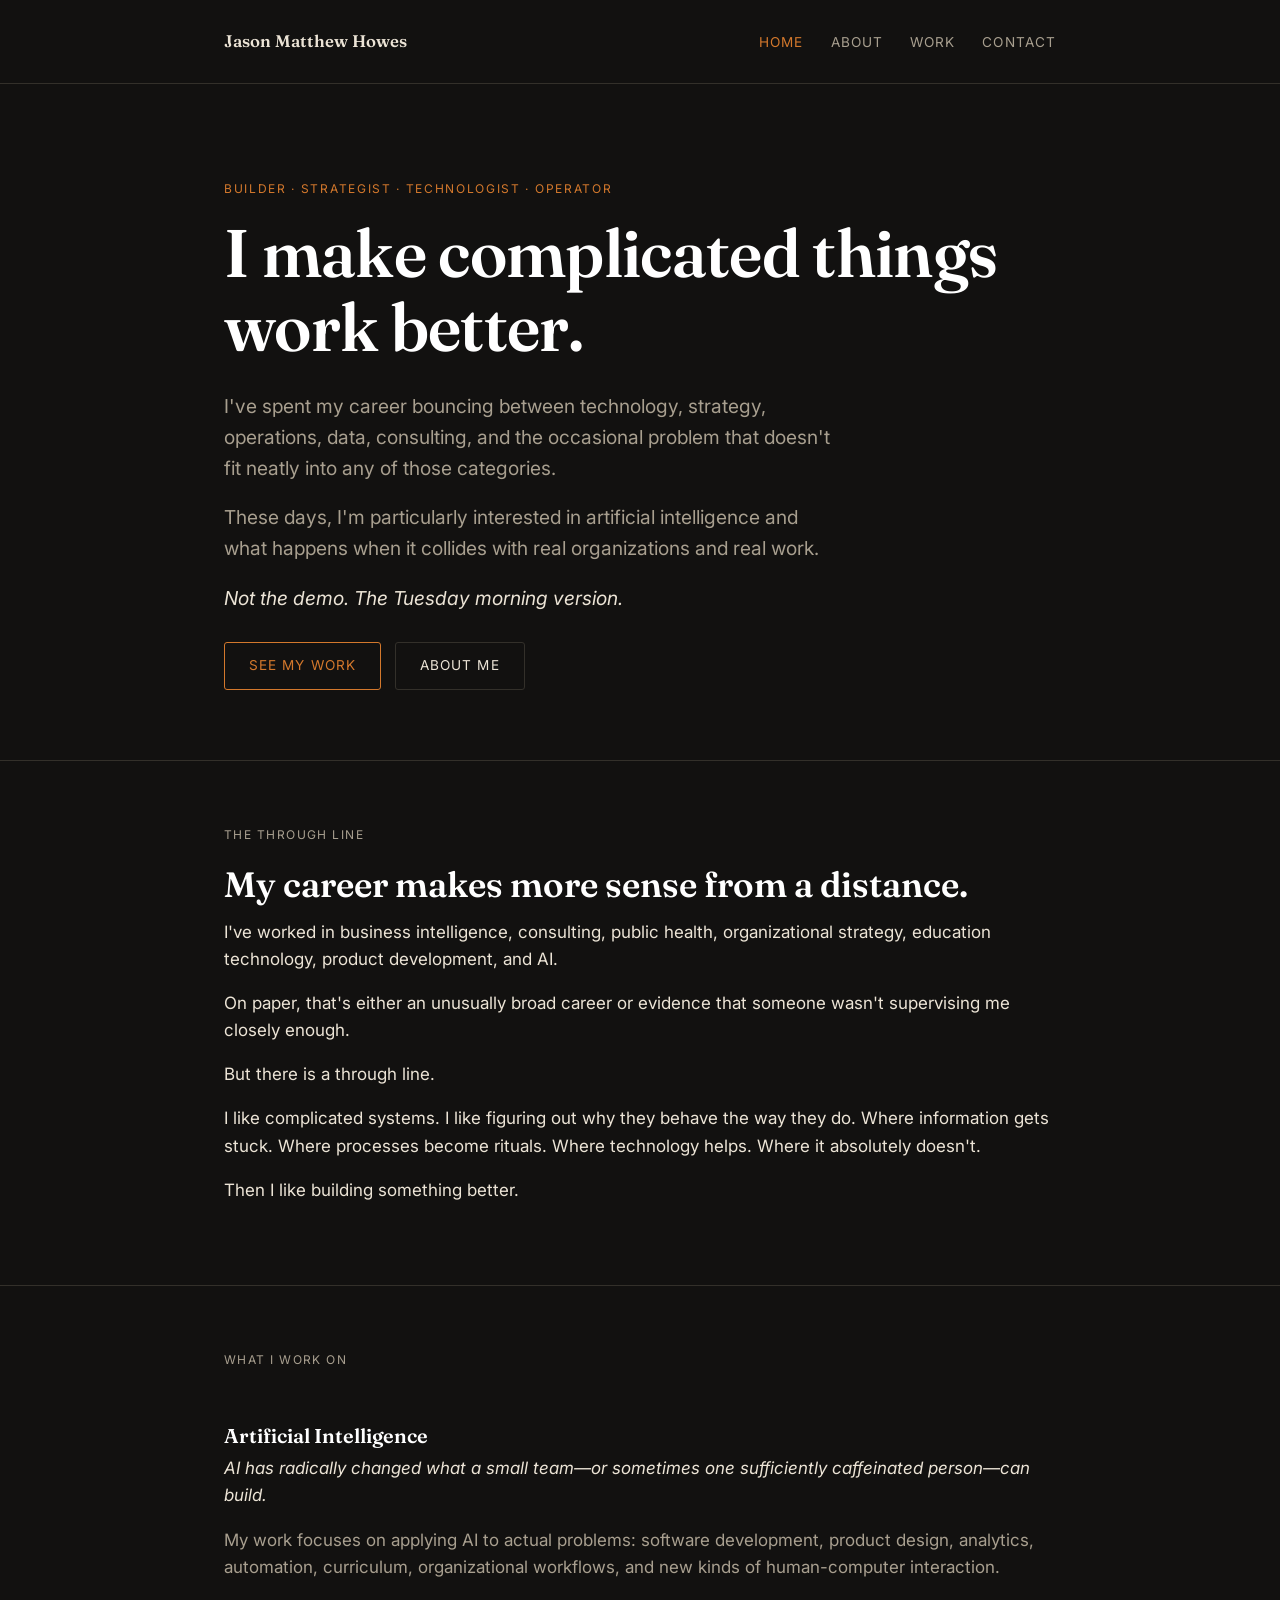
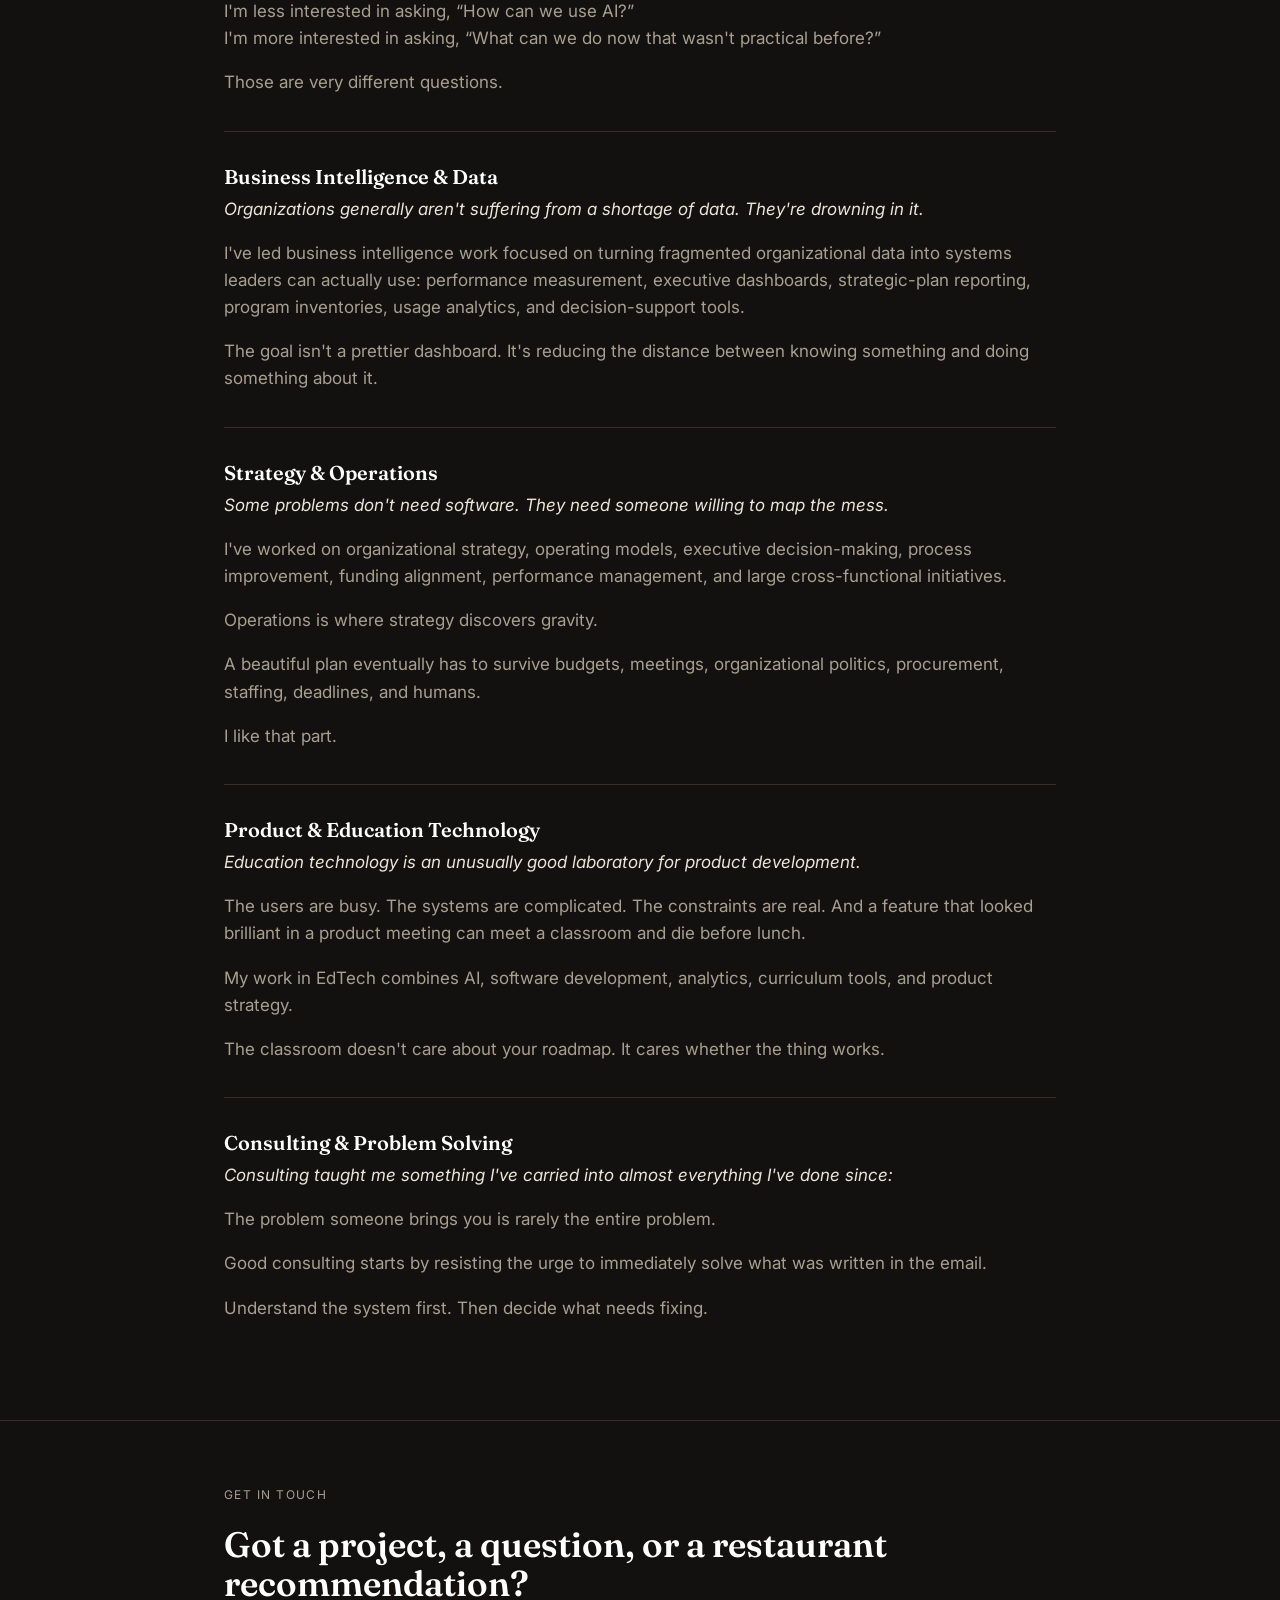
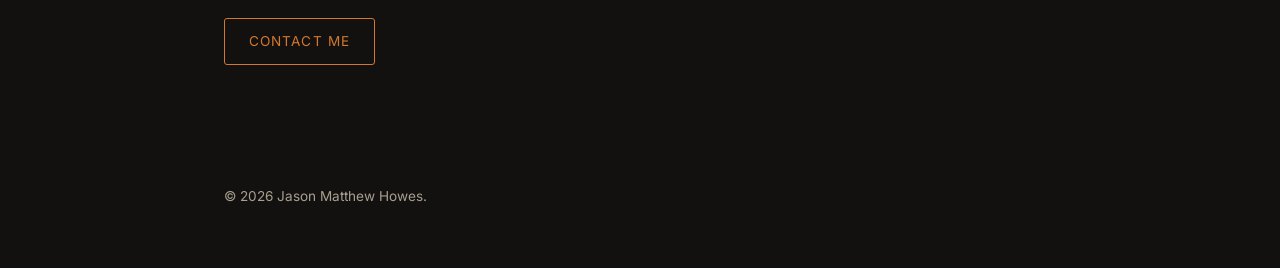
==== index.html @ f007c758 "Rewrite site copy: broader builder/strategist/technologist/operator positioning" ====
<!DOCTYPE html>
<html lang="en">
<head>
<meta charset="UTF-8">
<meta name="viewport" content="width=device-width, initial-scale=1.0">
<title>Jason Matthew Howes</title>
<meta name="description" content="Jason Matthew Howes — builder, strategist, technologist, and operator. I make complicated things work better.">
<link rel="preconnect" href="https://fonts.googleapis.com">
<link rel="preconnect" href="https://fonts.gstatic.com" crossorigin>
<link href="https://fonts.googleapis.com/css2?family=Fraunces:wght@500;600;700&family=Inter:wght@400;500;600&display=swap" rel="stylesheet">
<link rel="stylesheet" href="css/style.css">
</head>
<body>

<header class="site-header">
  <div class="nav-row">
    <a class="brand" href="index.html">Jason Matthew Howes</a>
    <nav class="site-nav">
      <a href="index.html" class="active">Home</a>
      <a href="about.html">About</a>
      <a href="work.html">Work</a>
      <a href="contact.html">Contact</a>
    </nav>
  </div>
</header>

<section class="hero">
  <div class="wrap">
    <span class="kicker">Builder &middot; Strategist &middot; Technologist &middot; Operator</span>
    <h1>I make complicated things work better.</h1>
    <p class="lede">
      I've spent my career bouncing between technology, strategy, operations, data,
      consulting, and the occasional problem that doesn't fit neatly into any of those
      categories.
    </p>
    <p class="lede">
      These days, I'm particularly interested in artificial intelligence and what happens
      when it collides with real organizations and real work.
    </p>
    <p class="lede" style="font-style: italic; color: var(--ink);">
      Not the demo. The Tuesday morning version.
    </p>
    <div class="btn-row">
      <a class="btn" href="work.html">See My Work</a>
      <a class="btn ghost" href="about.html">About Me</a>
    </div>
  </div>
</section>

<section class="block">
  <div class="wrap">
    <div class="section-label">The Through Line</div>
    <h2>My career makes more sense from a distance.</h2>
    <p>
      I've worked in business intelligence, consulting, public health, organizational
      strategy, education technology, product development, and AI.
    </p>
    <p>
      On paper, that's either an unusually broad career or evidence that someone wasn't
      supervising me closely enough.
    </p>
    <p>But there is a through line.</p>
    <p>
      I like complicated systems. I like figuring out why they behave the way they do.
      Where information gets stuck. Where processes become rituals. Where technology
      helps. Where it absolutely doesn't.
    </p>
    <p>Then I like building something better.</p>
  </div>
</section>

<section class="block">
  <div class="wrap">
    <div class="section-label">What I Work On</div>

    <div class="topic-block">
      <h3>Artificial Intelligence</h3>
      <p class="lead-line">AI has radically changed what a small team&mdash;or sometimes one sufficiently caffeinated person&mdash;can build.</p>
      <p>
        My work focuses on applying AI to actual problems: software development, product
        design, analytics, automation, curriculum, organizational workflows, and new kinds
        of human-computer interaction.
      </p>
      <p>
        I'm less interested in asking, &ldquo;How can we use AI?&rdquo;<br>
        I'm more interested in asking, &ldquo;What can we do now that wasn't practical before?&rdquo;
      </p>
      <p>Those are very different questions.</p>
    </div>

    <div class="topic-block">
      <h3>Business Intelligence &amp; Data</h3>
      <p class="lead-line">Organizations generally aren't suffering from a shortage of data. They're drowning in it.</p>
      <p>
        I've led business intelligence work focused on turning fragmented organizational
        data into systems leaders can actually use: performance measurement, executive
        dashboards, strategic-plan reporting, program inventories, usage analytics, and
        decision-support tools.
      </p>
      <p>
        The goal isn't a prettier dashboard. It's reducing the distance between knowing
        something and doing something about it.
      </p>
    </div>

    <div class="topic-block">
      <h3>Strategy &amp; Operations</h3>
      <p class="lead-line">Some problems don't need software. They need someone willing to map the mess.</p>
      <p>
        I've worked on organizational strategy, operating models, executive decision-making,
        process improvement, funding alignment, performance management, and large
        cross-functional initiatives.
      </p>
      <p>Operations is where strategy discovers gravity.</p>
      <p>
        A beautiful plan eventually has to survive budgets, meetings, organizational
        politics, procurement, staffing, deadlines, and humans.
      </p>
      <p>I like that part.</p>
    </div>

    <div class="topic-block">
      <h3>Product &amp; Education Technology</h3>
      <p class="lead-line">Education technology is an unusually good laboratory for product development.</p>
      <p>
        The users are busy. The systems are complicated. The constraints are real. And a
        feature that looked brilliant in a product meeting can meet a classroom and die
        before lunch.
      </p>
      <p>
        My work in EdTech combines AI, software development, analytics, curriculum tools,
        and product strategy.
      </p>
      <p>The classroom doesn't care about your roadmap. It cares whether the thing works.</p>
    </div>

    <div class="topic-block">
      <h3>Consulting &amp; Problem Solving</h3>
      <p class="lead-line">Consulting taught me something I've carried into almost everything I've done since:</p>
      <p>The problem someone brings you is rarely the entire problem.</p>
      <p>Good consulting starts by resisting the urge to immediately solve what was written in the email.</p>
      <p>Understand the system first. Then decide what needs fixing.</p>
    </div>
  </div>
</section>

<section class="block">
  <div class="wrap">
    <div class="section-label">Get in touch</div>
    <h2>Got a project, a question, or a restaurant recommendation?</h2>
    <p><a class="btn" href="contact.html">Contact me</a></p>
  </div>
</section>

<footer>
  <div class="wrap">
    &copy; <span id="year"></span> Jason Matthew Howes.
  </div>
</footer>

<script>document.getElementById('year').textContent = new Date().getFullYear();</script>
</body>
</html>
---- css/style.css ----
/* ---------------------------------------------
   jasonmatthewhowes.com — base styles
   Dark, moody, editorial. EdTech x travel-doc.
--------------------------------------------- */

:root {
  --bg: #121110;
  --bg-alt: #1a1815;
  --ink: #ece4d6;
  --ink-dim: #a89f8f;
  --line: #33302a;
  --accent: #d3782c;
  --accent-dim: #8a5322;
  --max-w: 880px;
}

* { box-sizing: border-box; }

html { scroll-behavior: smooth; }

body {
  margin: 0;
  background: var(--bg);
  color: var(--ink);
  font-family: "Inter", -apple-system, BlinkMacSystemFont, "Segoe UI", sans-serif;
  font-size: 17px;
  line-height: 1.6;
  -webkit-font-smoothing: antialiased;
}

h1, h2, h3 {
  font-family: "Fraunces", Georgia, serif;
  font-weight: 600;
  line-height: 1.1;
  margin: 0 0 0.4em;
  color: #fff;
}

h1 { font-size: clamp(2.4rem, 6vw, 4.2rem); letter-spacing: -0.01em; }
h2 { font-size: clamp(1.6rem, 3.5vw, 2.2rem); }
h3 { font-size: 1.25rem; }

p { margin: 0 0 1em; }

a {
  color: var(--accent);
  text-decoration: none;
  border-bottom: 1px solid transparent;
  transition: border-color 0.15s ease, color 0.15s ease;
}
a:hover { border-color: var(--accent); }

.wrap {
  max-width: var(--max-w);
  margin: 0 auto;
  padding: 0 24px;
}

/* ---- header / nav ---- */

header.site-header {
  padding: 28px 0;
  border-bottom: 1px solid var(--line);
}

.nav-row {
  max-width: var(--max-w);
  margin: 0 auto;
  padding: 0 24px;
  display: flex;
  justify-content: space-between;
  align-items: center;
  flex-wrap: wrap;
  gap: 12px;
}

.brand {
  font-family: "Fraunces", Georgia, serif;
  font-weight: 600;
  font-size: 1.05rem;
  color: var(--ink);
  border: none;
}
.brand:hover { color: var(--accent); border: none; }

nav.site-nav a {
  color: var(--ink-dim);
  margin-left: 22px;
  font-size: 0.85rem;
  text-transform: uppercase;
  letter-spacing: 0.08em;
  border: none;
}
nav.site-nav a:hover,
nav.site-nav a.active { color: var(--accent); }

/* ---- hero ---- */

.hero {
  padding: 90px 0 70px;
  border-bottom: 1px solid var(--line);
}

.hero .kicker {
  display: inline-block;
  text-transform: uppercase;
  letter-spacing: 0.14em;
  font-size: 0.75rem;
  color: var(--accent);
  margin-bottom: 18px;
}

.hero p.lede {
  font-size: 1.2rem;
  color: var(--ink-dim);
  max-width: 620px;
}

/* ---- sections ---- */

section.block {
  padding: 64px 0;
  border-bottom: 1px solid var(--line);
}
section.block:last-of-type { border-bottom: none; }

.section-label {
  text-transform: uppercase;
  letter-spacing: 0.12em;
  font-size: 0.75rem;
  color: var(--ink-dim);
  margin-bottom: 22px;
}

/* ---- link-out cards ---- */

.card-grid {
  display: grid;
  grid-template-columns: repeat(auto-fill, minmax(240px, 1fr));
  gap: 16px;
}

.card {
  display: block;
  border: 1px solid var(--line);
  background: var(--bg-alt);
  padding: 22px;
  border-radius: 4px;
  border-bottom: 1px solid var(--line);
}

.card:hover {
  border-color: var(--accent-dim);
}

.card h3 {
  margin-bottom: 6px;
  color: var(--ink);
}

.card p {
  color: var(--ink-dim);
  font-size: 0.92rem;
  margin-bottom: 0;
}

.card .go {
  display: inline-block;
  margin-top: 12px;
  font-size: 0.78rem;
  text-transform: uppercase;
  letter-spacing: 0.08em;
  color: var(--accent);
}

/* ---- buttons ---- */

.btn {
  display: inline-block;
  border: 1px solid var(--accent);
  color: var(--accent) !important;
  padding: 12px 24px;
  border-radius: 3px;
  font-size: 0.85rem;
  text-transform: uppercase;
  letter-spacing: 0.08em;
  border-bottom-width: 1px;
}
.btn:hover {
  background: var(--accent);
  color: #121110 !important;
}

/* ---- placeholder notice ---- */

.placeholder {
  border-left: 3px solid var(--accent-dim);
  background: var(--bg-alt);
  padding: 14px 18px;
  font-size: 0.85rem;
  color: var(--ink-dim);
  margin-bottom: 28px;
}
.placeholder strong { color: var(--ink); }

/* ---- footer ---- */

footer {
  padding: 40px 0 60px;
  color: var(--ink-dim);
  font-size: 0.85rem;
}

footer a { color: var(--ink-dim); }
footer a:hover { color: var(--accent); }

/* ---- misc ---- */

.quick-facts {
  list-style: none;
  padding: 0;
  margin: 0;
}
.quick-facts li {
  padding: 10px 0;
  border-bottom: 1px solid var(--line);
  display: flex;
  gap: 18px;
}
.quick-facts li:last-child { border-bottom: none; }
.quick-facts .k {
  color: var(--ink-dim);
  min-width: 120px;
  text-transform: uppercase;
  font-size: 0.72rem;
  letter-spacing: 0.08em;
  padding-top: 3px;
}

.avatar-slot {
  width: 100%;
  max-width: 220px;
  aspect-ratio: 1 / 1;
  border: 1px dashed var(--line);
  border-radius: 4px;
  display: flex;
  align-items: center;
  justify-content: center;
  color: var(--ink-dim);
  font-size: 0.8rem;
  text-align: center;
  margin-bottom: 30px;
}

/* ---- button rows ---- */

.btn-row {
  display: flex;
  gap: 14px;
  flex-wrap: wrap;
  margin-top: 28px;
}

.btn.ghost {
  border-color: var(--line);
  color: var(--ink) !important;
}
.btn.ghost:hover {
  background: var(--ink);
  border-color: var(--ink);
  color: var(--bg) !important;
}

/* ---- topic / content blocks (no link, just prose) ---- */

.topic-block {
  padding: 34px 0;
  border-bottom: 1px solid var(--line);
}
.topic-block:last-child { border-bottom: none; }

.topic-block h3 {
  color: #fff;
}

.topic-block p {
  color: var(--ink-dim);
}
.topic-block p:last-child { margin-bottom: 0; }

.topic-block .lead-line {
  color: var(--ink);
  font-style: italic;
}

/* ---- takeaway callout ---- */

.takeaway {
  border-left: 3px solid var(--accent);
  padding: 4px 0 4px 18px;
  margin: 20px 0 0;
  font-style: italic;
  color: var(--ink);
}
.takeaway .label {
  display: block;
  font-style: normal;
  text-transform: uppercase;
  letter-spacing: 0.1em;
  font-size: 0.7rem;
  color: var(--accent);
  margin-bottom: 6px;
}

/* ---- work / project entries ---- */

.category-heading {
  margin-top: 10px;
}

.project {
  padding: 40px 0;
  border-bottom: 1px solid var(--line);
}
.project:last-child { border-bottom: none; }

.project .lead-line {
  color: var(--ink);
  font-style: italic;
  margin-bottom: 14px;
}

.project p { color: var(--ink-dim); }

/* ---- contact form ---- */

.form-field {
  margin-bottom: 20px;
}

.form-field label {
  display: block;
  text-transform: uppercase;
  letter-spacing: 0.08em;
  font-size: 0.72rem;
  color: var(--ink-dim);
  margin-bottom: 8px;
}

.form-field input,
.form-field textarea {
  width: 100%;
  background: var(--bg-alt);
  border: 1px solid var(--line);
  color: var(--ink);
  padding: 12px 14px;
  border-radius: 3px;
  font-family: inherit;
  font-size: 0.95rem;
}

.form-field input:focus,
.form-field textarea:focus {
  outline: none;
  border-color: var(--accent-dim);
}

.form-field textarea {
  min-height: 120px;
  resize: vertical;
}

.form-submit {
  background: var(--accent);
  color: #121110;
  border: none;
  padding: 12px 28px;
  border-radius: 3px;
  font-size: 0.85rem;
  text-transform: uppercase;
  letter-spacing: 0.08em;
  cursor: pointer;
  font-family: inherit;
}
.form-submit:hover { background: #e08a3d; }
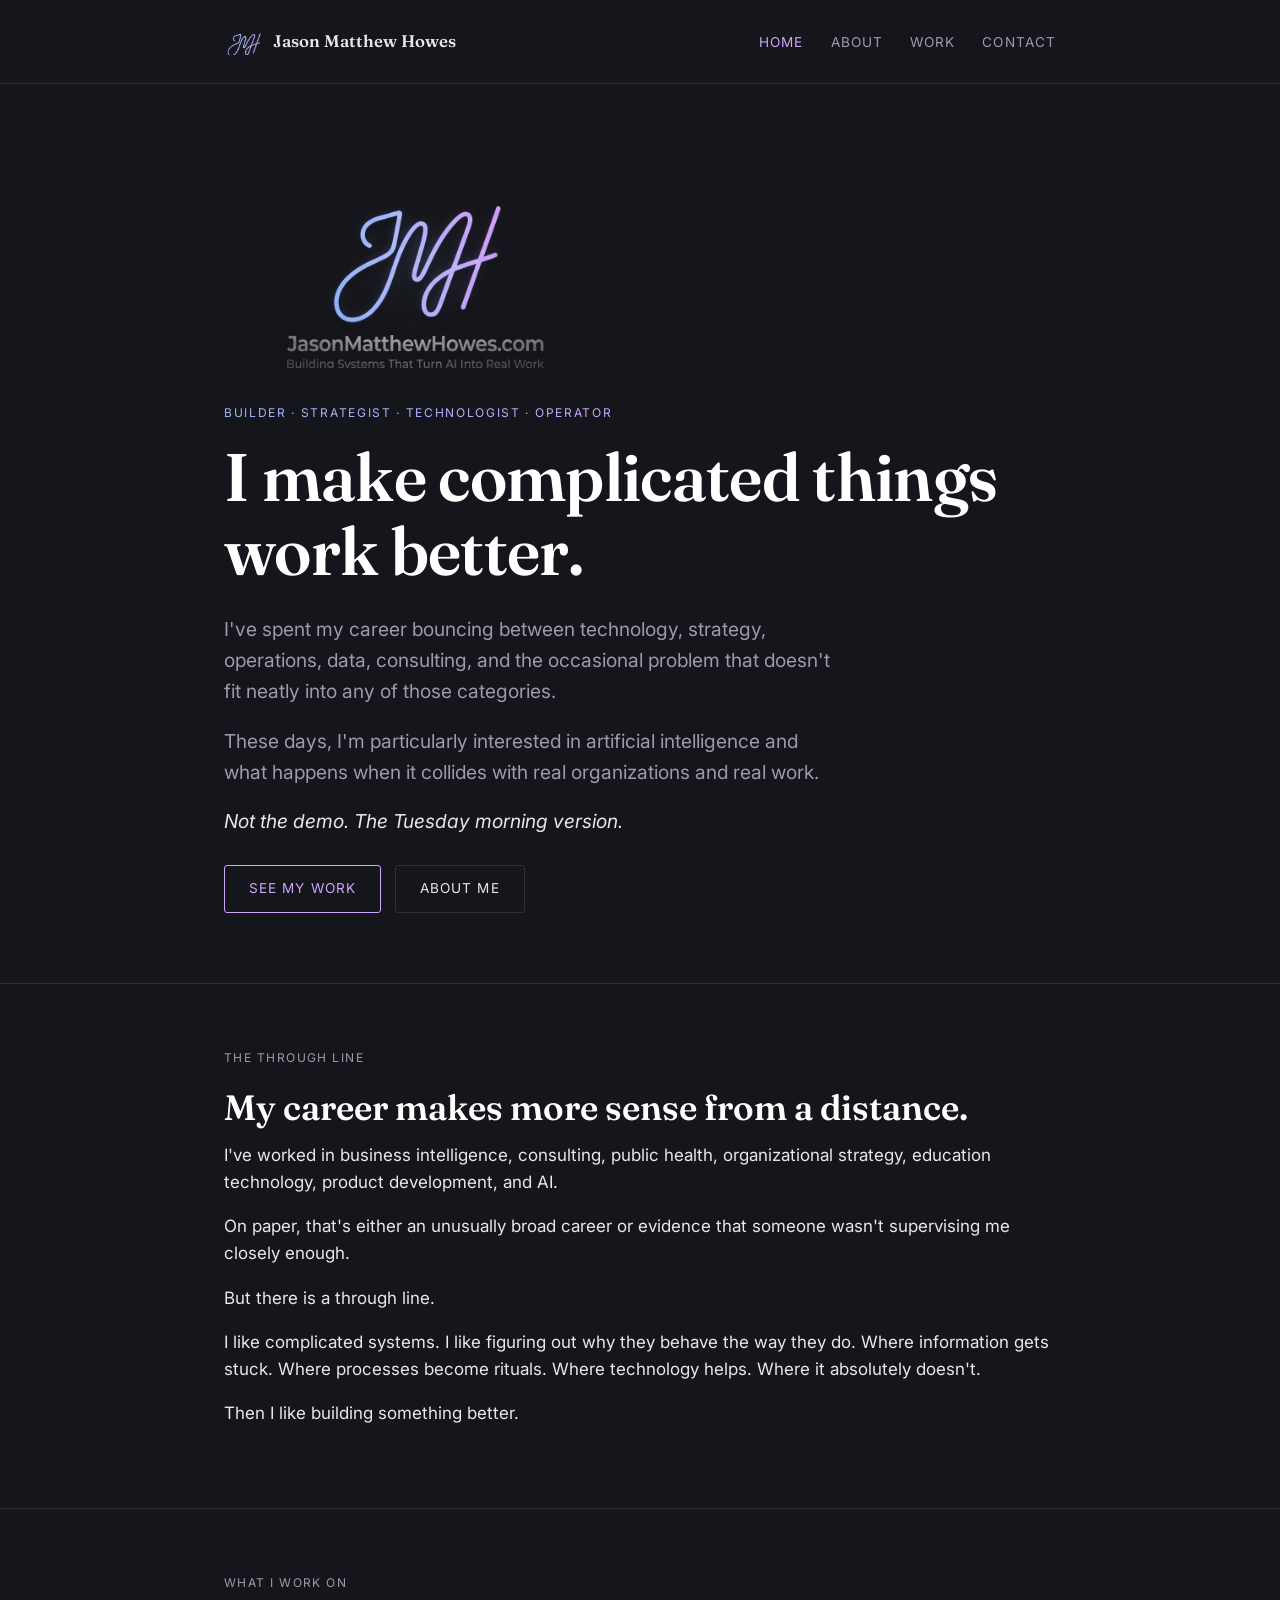
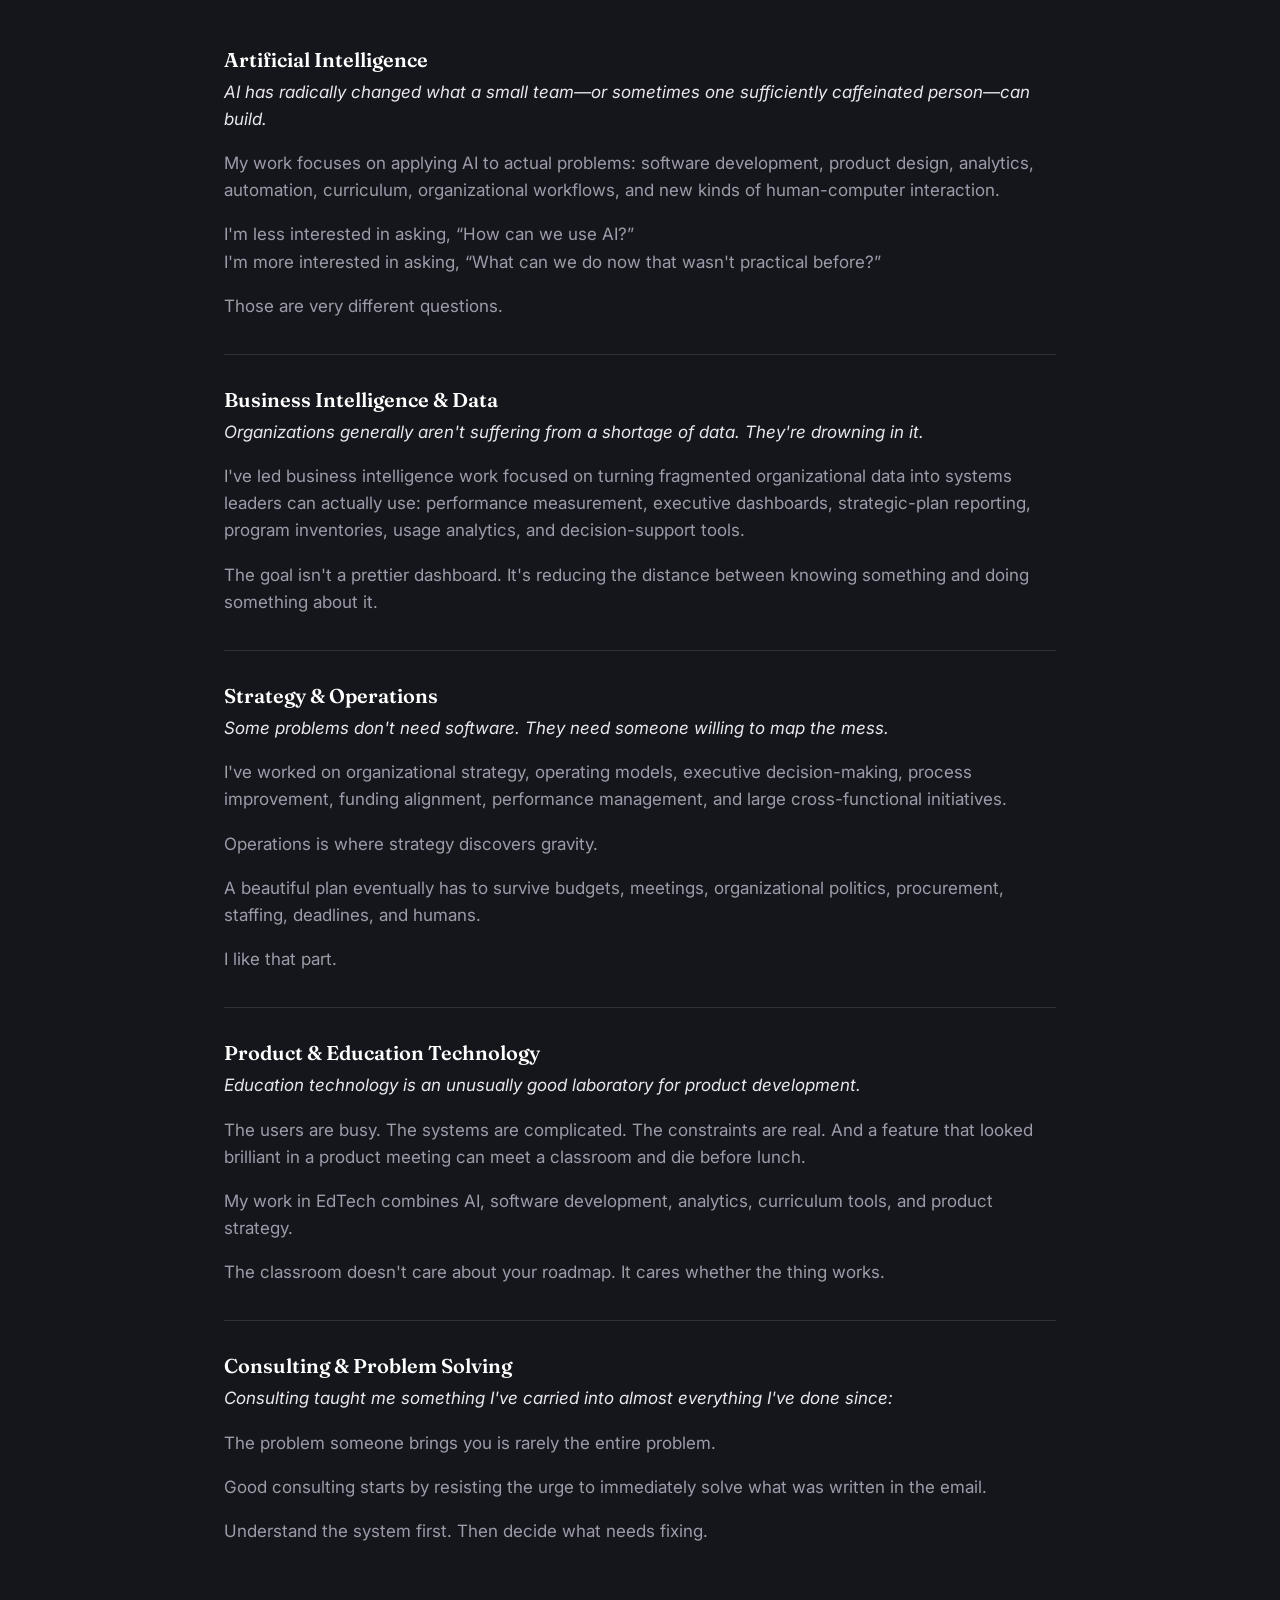
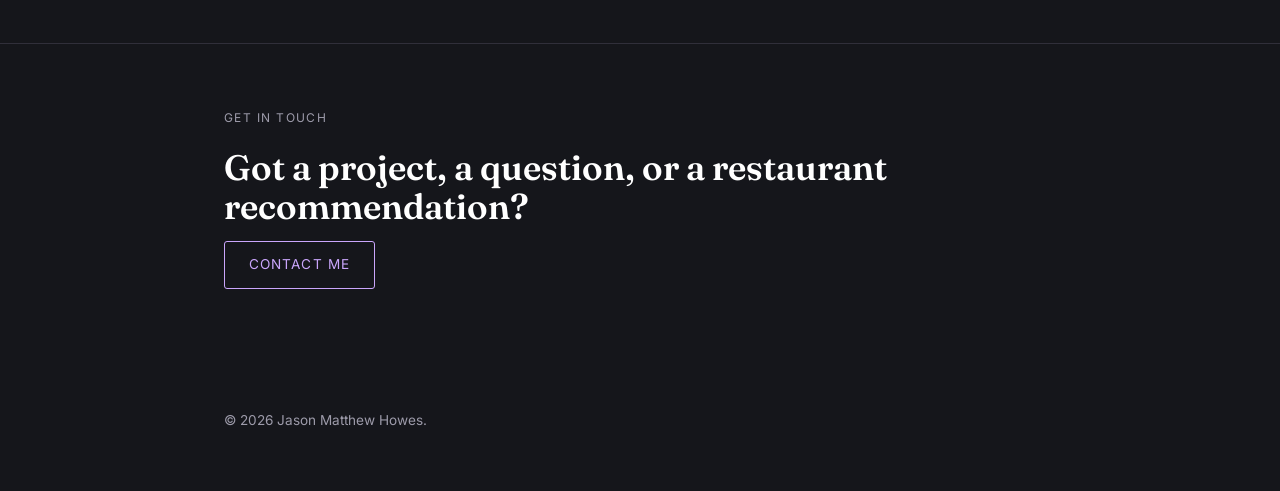
==== commit 6499925f: "Rebrand: use JMH logo mark/lockup in nav+hero, favicon variants, palette matched to logo blue/purple" ====
--- a/index.html
+++ b/index.html
@@ -5,6 +5,19 @@
 <meta name="viewport" content="width=device-width, initial-scale=1.0">
 <title>Jason Matthew Howes</title>
 <meta name="description" content="Jason Matthew Howes — builder, strategist, technologist, and operator. I make complicated things work better.">
+<link rel="icon" type="image/png" sizes="32x32" media="(prefers-color-scheme: light)" href="assets/web/favicon-32-light.png">
+<link rel="icon" type="image/png" sizes="512x512" media="(prefers-color-scheme: light)" href="assets/web/favicon-512-light.png">
+<link rel="icon" type="image/png" sizes="32x32" media="(prefers-color-scheme: dark)" href="assets/web/favicon-32.png">
+<link rel="icon" type="image/png" sizes="512x512" media="(prefers-color-scheme: dark)" href="assets/web/favicon-512.png">
+<link rel="icon" type="image/png" sizes="32x32" href="assets/web/favicon-32.png">
+<link rel="apple-touch-icon" href="assets/web/apple-touch-icon.png">
+<meta property="og:type" content="website">
+<meta property="og:url" content="https://jasonmatthewhowes.com/">
+<meta property="og:title" content="Jason Matthew Howes">
+<meta property="og:description" content="I make complicated things work better. Builder, strategist, technologist, operator.">
+<meta property="og:image" content="https://jasonmatthewhowes.com/assets/web/social-share.jpg">
+<meta name="twitter:card" content="summary_large_image">
+<meta name="twitter:image" content="https://jasonmatthewhowes.com/assets/web/social-share.jpg">
 <link rel="preconnect" href="https://fonts.googleapis.com">
 <link rel="preconnect" href="https://fonts.gstatic.com" crossorigin>
 <link href="https://fonts.googleapis.com/css2?family=Fraunces:wght@500;600;700&family=Inter:wght@400;500;600&display=swap" rel="stylesheet">
@@ -14,7 +27,7 @@
 
 <header class="site-header">
   <div class="nav-row">
-    <a class="brand" href="index.html">Jason Matthew Howes</a>
+    <a class="brand" href="index.html"><img class="brand-mark" src="assets/web/jmh-mark-nav.webp" alt="">Jason Matthew Howes</a>
     <nav class="site-nav">
       <a href="index.html" class="active">Home</a>
       <a href="about.html">About</a>
@@ -26,6 +39,7 @@
 
 <section class="hero">
   <div class="wrap">
+    <img class="hero-lockup" src="assets/web/jmh-lockup-hero.webp" alt="Jason Matthew Howes — Building Systems That Turn AI Into Real Work">
     <span class="kicker">Builder &middot; Strategist &middot; Technologist &middot; Operator</span>
     <h1>I make complicated things work better.</h1>
     <p class="lede">
--- a/css/style.css
+++ b/css/style.css
@@ -4,13 +4,14 @@
 --------------------------------------------- */
 
 :root {
-  --bg: #121110;
-  --bg-alt: #1a1815;
-  --ink: #ece4d6;
-  --ink-dim: #a89f8f;
-  --line: #33302a;
-  --accent: #d3782c;
-  --accent-dim: #8a5322;
+  --bg: #15161b;
+  --bg-alt: #1c1b24;
+  --ink: #e9e7ee;
+  --ink-dim: #9d9baa;
+  --line: #302f3a;
+  --accent: #caa6fc;
+  --accent-2: #9bb4fc;
+  --accent-dim: #5c4a7a;
   --max-w: 880px;
 }
 
@@ -80,8 +81,17 @@
   font-size: 1.05rem;
   color: var(--ink);
   border: none;
+  display: inline-flex;
+  align-items: center;
+  gap: 10px;
 }
 .brand:hover { color: var(--accent); border: none; }
+
+.brand-mark {
+  height: 26px;
+  width: auto;
+  display: block;
+}
 
 nav.site-nav a {
   color: var(--ink-dim);
@@ -99,6 +109,14 @@
 .hero {
   padding: 90px 0 70px;
   border-bottom: 1px solid var(--line);
+}
+
+.hero-lockup {
+  display: block;
+  width: 100%;
+  max-width: 380px;
+  height: auto;
+  margin-bottom: 30px;
 }
 
 .hero .kicker {
@@ -107,6 +125,10 @@
   letter-spacing: 0.14em;
   font-size: 0.75rem;
   color: var(--accent);
+  background-image: linear-gradient(90deg, var(--accent-2), var(--accent));
+  -webkit-background-clip: text;
+  background-clip: text;
+  -webkit-text-fill-color: transparent;
   margin-bottom: 18px;
 }
 
@@ -188,7 +210,7 @@
 }
 .btn:hover {
   background: var(--accent);
-  color: #121110 !important;
+  color: var(--bg) !important;
 }
 
 /* ---- placeholder notice ---- */
@@ -252,6 +274,43 @@
   margin-bottom: 30px;
 }
 
+.avatar-photo {
+  width: 100%;
+  max-width: 220px;
+  aspect-ratio: 3 / 4;
+  object-fit: cover;
+  border-radius: 4px;
+  border: 1px solid var(--line);
+  display: block;
+  margin-bottom: 30px;
+}
+
+/* ---- brand/product media (logos, video) inside project blocks ---- */
+
+.media-panel {
+  background: #f4f2ee;
+  border-radius: 6px;
+  padding: 20px;
+  max-width: 420px;
+  margin-bottom: 22px;
+  overflow: hidden;
+}
+
+.media-panel img,
+.media-panel video {
+  display: block;
+  width: 100%;
+  height: auto;
+  border-radius: 3px;
+}
+
+.media-caption {
+  font-size: 0.78rem;
+  color: var(--ink-dim);
+  margin-top: 10px;
+  text-align: center;
+}
+
 /* ---- button rows ---- */
 
 .btn-row {
@@ -372,7 +431,7 @@
 
 .form-submit {
   background: var(--accent);
-  color: #121110;
+  color: var(--bg);
   border: none;
   padding: 12px 28px;
   border-radius: 3px;
@@ -382,4 +441,4 @@
   cursor: pointer;
   font-family: inherit;
 }
-.form-submit:hover { background: #e08a3d; }
+.form-submit:hover { background: var(--accent-2); }
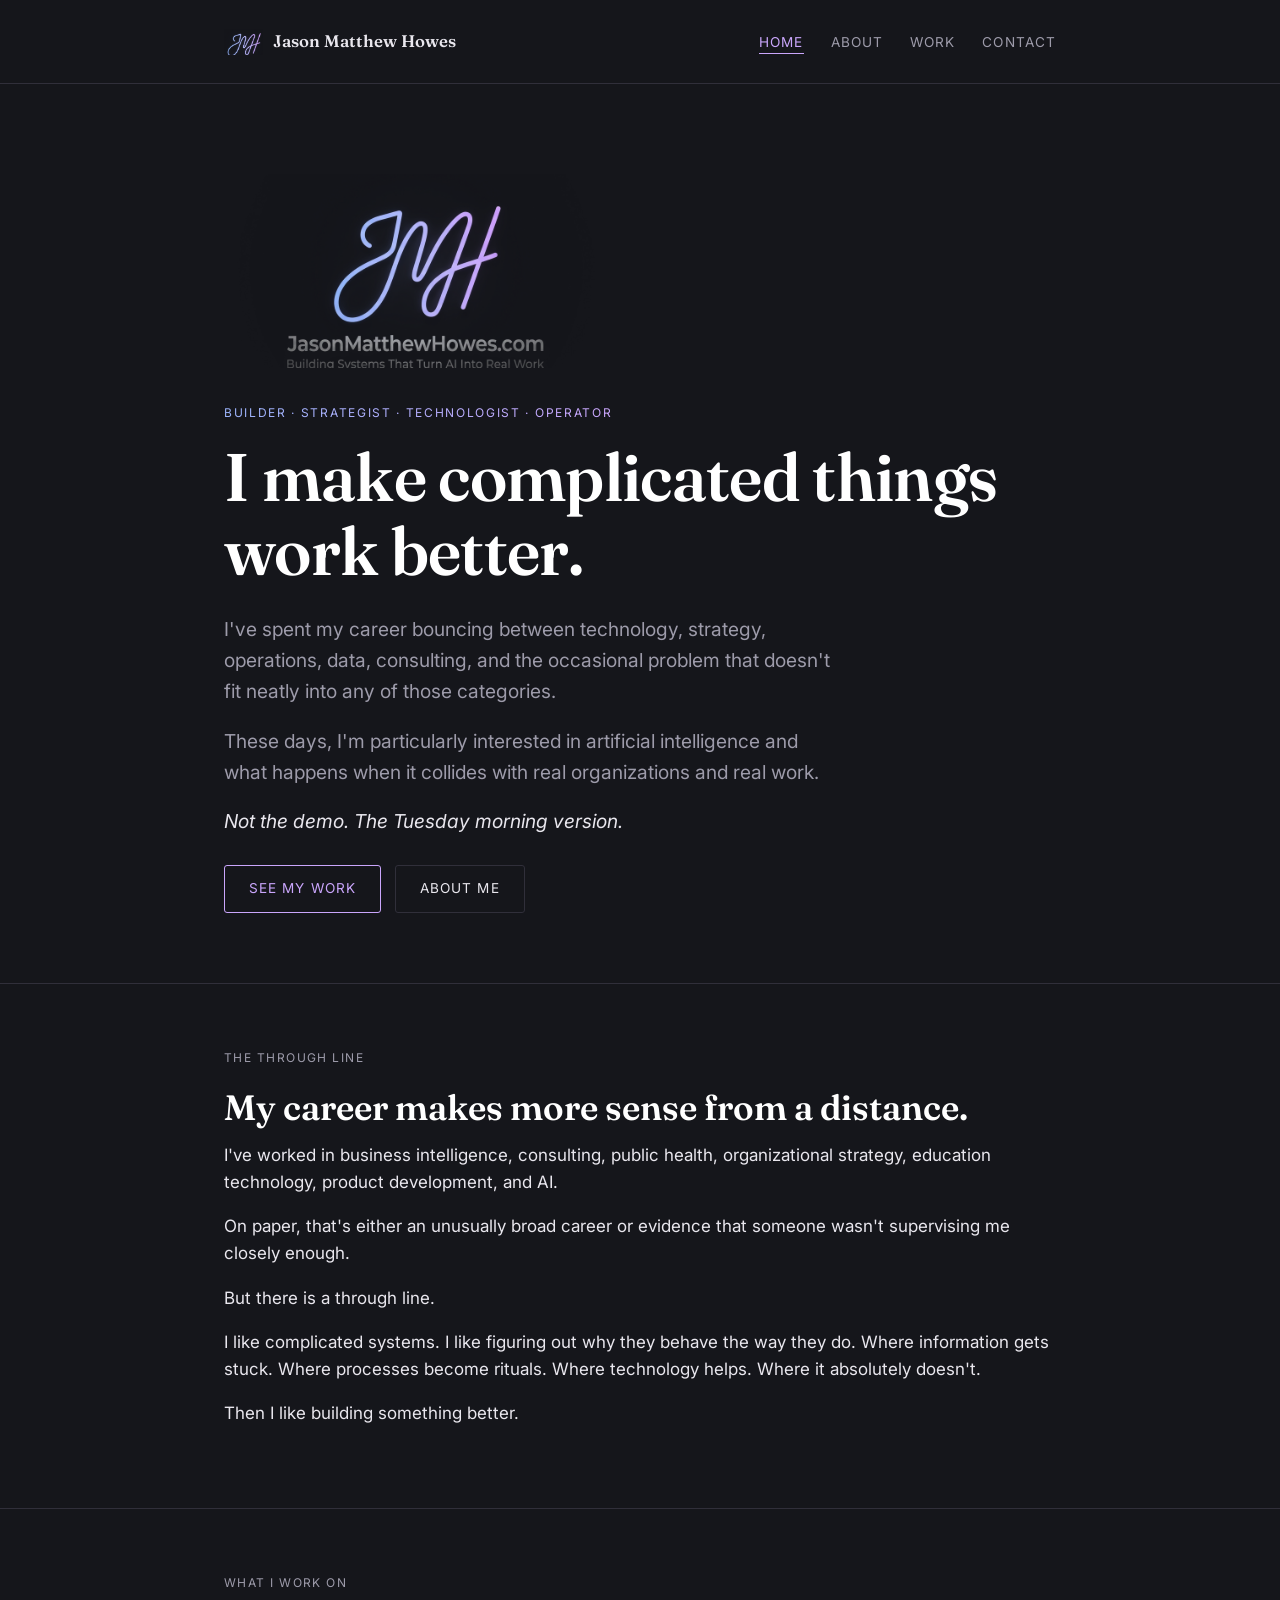
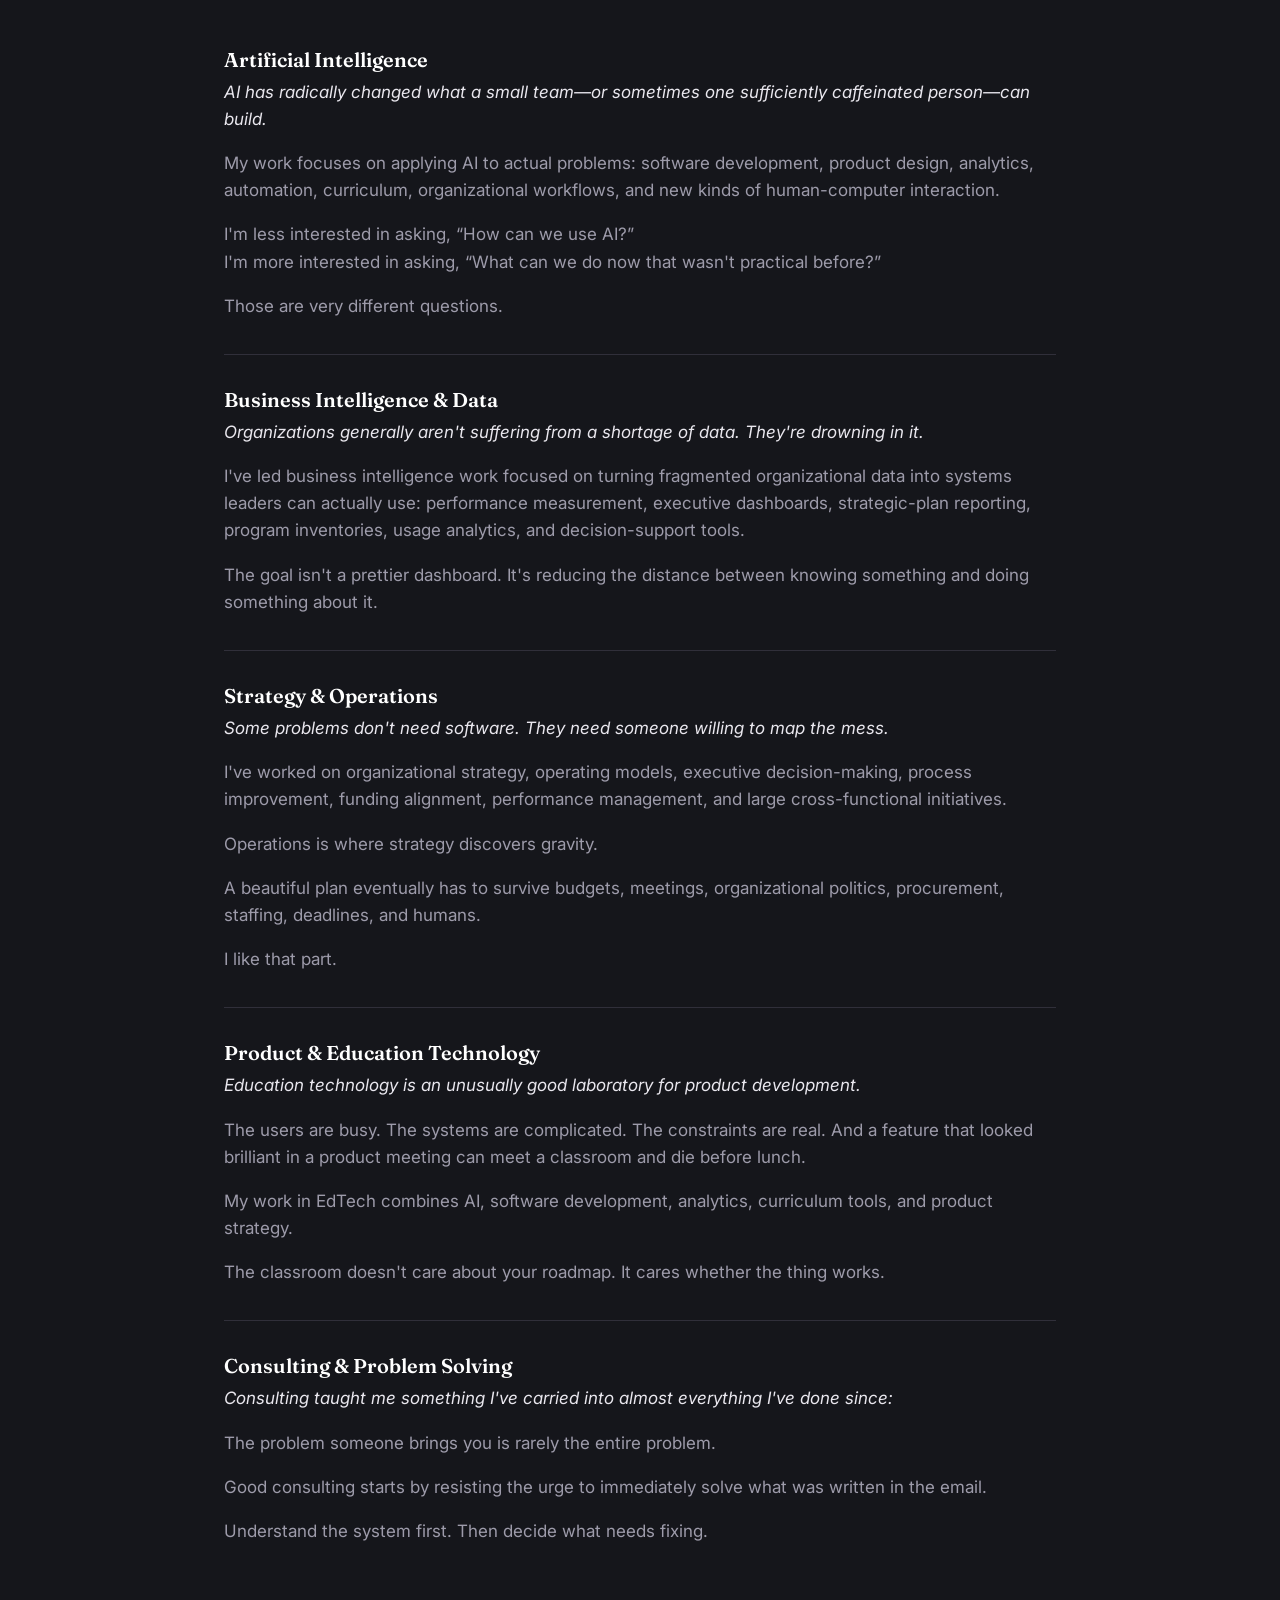
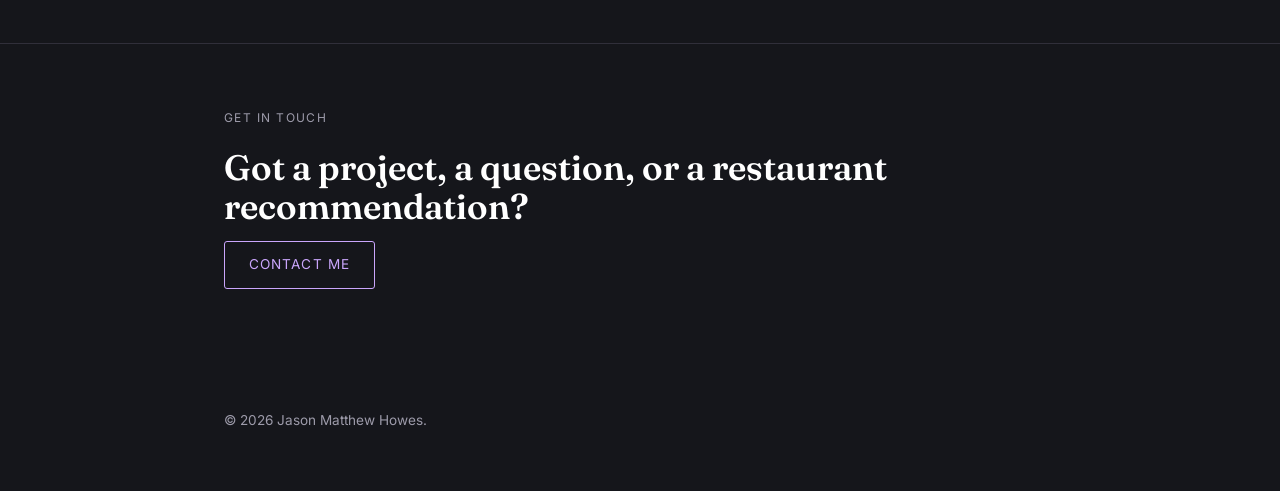
==== commit 2ba19e4f: "Add subtle load/scroll animations: staggered hero entrance, kicker shimmer, scroll-reveal for conten" ====
--- a/index.html
+++ b/index.html
@@ -1,6 +1,7 @@
 <!DOCTYPE html>
 <html lang="en">
 <head>
+<script>document.documentElement.className += ' js';</script>
 <meta charset="UTF-8">
 <meta name="viewport" content="width=device-width, initial-scale=1.0">
 <title>Jason Matthew Howes</title>
@@ -21,7 +22,7 @@
 <link rel="preconnect" href="https://fonts.googleapis.com">
 <link rel="preconnect" href="https://fonts.gstatic.com" crossorigin>
 <link href="https://fonts.googleapis.com/css2?family=Fraunces:wght@500;600;700&family=Inter:wght@400;500;600&display=swap" rel="stylesheet">
-<link rel="stylesheet" href="css/style.css">
+<link rel="stylesheet" href="css/style.css?v=4">
 </head>
 <body>
 
@@ -62,7 +63,7 @@
 </section>
 
 <section class="block">
-  <div class="wrap">
+  <div class="wrap reveal-scroll">
     <div class="section-label">The Through Line</div>
     <h2>My career makes more sense from a distance.</h2>
     <p>
@@ -87,7 +88,7 @@
   <div class="wrap">
     <div class="section-label">What I Work On</div>
 
-    <div class="topic-block">
+    <div class="topic-block reveal-scroll">
       <h3>Artificial Intelligence</h3>
       <p class="lead-line">AI has radically changed what a small team&mdash;or sometimes one sufficiently caffeinated person&mdash;can build.</p>
       <p>
@@ -102,7 +103,7 @@
       <p>Those are very different questions.</p>
     </div>
 
-    <div class="topic-block">
+    <div class="topic-block reveal-scroll">
       <h3>Business Intelligence &amp; Data</h3>
       <p class="lead-line">Organizations generally aren't suffering from a shortage of data. They're drowning in it.</p>
       <p>
@@ -117,7 +118,7 @@
       </p>
     </div>
 
-    <div class="topic-block">
+    <div class="topic-block reveal-scroll">
       <h3>Strategy &amp; Operations</h3>
       <p class="lead-line">Some problems don't need software. They need someone willing to map the mess.</p>
       <p>
@@ -133,7 +134,7 @@
       <p>I like that part.</p>
     </div>
 
-    <div class="topic-block">
+    <div class="topic-block reveal-scroll">
       <h3>Product &amp; Education Technology</h3>
       <p class="lead-line">Education technology is an unusually good laboratory for product development.</p>
       <p>
@@ -148,7 +149,7 @@
       <p>The classroom doesn't care about your roadmap. It cares whether the thing works.</p>
     </div>
 
-    <div class="topic-block">
+    <div class="topic-block reveal-scroll">
       <h3>Consulting &amp; Problem Solving</h3>
       <p class="lead-line">Consulting taught me something I've carried into almost everything I've done since:</p>
       <p>The problem someone brings you is rarely the entire problem.</p>
@@ -159,7 +160,7 @@
 </section>
 
 <section class="block">
-  <div class="wrap">
+  <div class="wrap reveal-scroll">
     <div class="section-label">Get in touch</div>
     <h2>Got a project, a question, or a restaurant recommendation?</h2>
     <p><a class="btn" href="contact.html">Contact me</a></p>
@@ -173,5 +174,24 @@
 </footer>
 
 <script>document.getElementById('year').textContent = new Date().getFullYear();</script>
+<script>
+(function () {
+  var els = document.querySelectorAll('.reveal-scroll');
+  if (!els.length) return;
+  if (!('IntersectionObserver' in window)) {
+    els.forEach(function (el) { el.classList.add('is-visible'); });
+    return;
+  }
+  var io = new IntersectionObserver(function (entries) {
+    entries.forEach(function (entry) {
+      if (entry.isIntersecting) {
+        entry.target.classList.add('is-visible');
+        io.unobserve(entry.target);
+      }
+    });
+  }, { threshold: 0.12, rootMargin: '0px 0px -30px 0px' });
+  els.forEach(function (el) { io.observe(el); });
+})();
+</script>
 </body>
 </html>
--- a/css/style.css
+++ b/css/style.css
@@ -91,18 +91,35 @@
   height: 26px;
   width: auto;
   display: block;
-}
+  transition: transform 0.25s ease;
+}
+.brand:hover .brand-mark { transform: scale(1.06); }
 
 nav.site-nav a {
+  position: relative;
   color: var(--ink-dim);
   margin-left: 22px;
   font-size: 0.85rem;
   text-transform: uppercase;
   letter-spacing: 0.08em;
   border: none;
+  padding-bottom: 3px;
+  transition: color 0.15s ease;
+}
+nav.site-nav a::after {
+  content: "";
+  position: absolute;
+  left: 0;
+  right: 100%;
+  bottom: -1px;
+  height: 1px;
+  background: var(--accent);
+  transition: right 0.25s cubic-bezier(0.2, 0.6, 0.2, 1);
 }
 nav.site-nav a:hover,
 nav.site-nav a.active { color: var(--accent); }
+nav.site-nav a:hover::after,
+nav.site-nav a.active::after { right: 0; }
 
 /* ---- hero ---- */
 
@@ -125,7 +142,8 @@
   letter-spacing: 0.14em;
   font-size: 0.75rem;
   color: var(--accent);
-  background-image: linear-gradient(90deg, var(--accent-2), var(--accent));
+  background-image: linear-gradient(90deg, var(--accent-2), var(--accent), var(--accent-2));
+  background-size: 200% auto;
   -webkit-background-clip: text;
   background-clip: text;
   -webkit-text-fill-color: transparent;
@@ -138,6 +156,41 @@
   max-width: 620px;
 }
 
+/* ---- hero load-in animation (pure CSS, no JS required) ---- */
+
+@media (prefers-reduced-motion: no-preference) {
+  .hero-lockup {
+    animation: hero-up 0.7s cubic-bezier(0.2, 0.6, 0.2, 1) both;
+  }
+  .hero .kicker {
+    animation: hero-up 0.7s cubic-bezier(0.2, 0.6, 0.2, 1) both 0.08s,
+               kicker-shimmer 7s ease-in-out infinite alternate 0.8s;
+  }
+  .hero h1 {
+    animation: hero-up 0.8s cubic-bezier(0.2, 0.6, 0.2, 1) both 0.16s;
+  }
+  .hero p.lede {
+    animation: hero-up 0.8s cubic-bezier(0.2, 0.6, 0.2, 1) both;
+  }
+  .hero p.lede:nth-of-type(1) { animation-delay: 0.24s; }
+  .hero p.lede:nth-of-type(2) { animation-delay: 0.30s; }
+  .hero p.lede:nth-of-type(3) { animation-delay: 0.36s; }
+  .hero p.lede:nth-of-type(4) { animation-delay: 0.42s; }
+  .hero .btn-row {
+    animation: hero-up 0.8s cubic-bezier(0.2, 0.6, 0.2, 1) both 0.46s;
+  }
+}
+
+@keyframes hero-up {
+  from { opacity: 0; transform: translateY(16px); }
+  to { opacity: 1; transform: translateY(0); }
+}
+
+@keyframes kicker-shimmer {
+  from { background-position: 0% center; }
+  to { background-position: 100% center; }
+}
+
 /* ---- sections ---- */
 
 section.block {
@@ -169,10 +222,12 @@
   padding: 22px;
   border-radius: 4px;
   border-bottom: 1px solid var(--line);
+  transition: border-color 0.2s ease, transform 0.2s ease;
 }
 
 .card:hover {
   border-color: var(--accent-dim);
+  transform: translateY(-3px);
 }
 
 .card h3 {
@@ -207,10 +262,13 @@
   text-transform: uppercase;
   letter-spacing: 0.08em;
   border-bottom-width: 1px;
+  transition: background-color 0.2s ease, color 0.2s ease, transform 0.2s ease, box-shadow 0.2s ease;
 }
 .btn:hover {
   background: var(--accent);
   color: var(--bg) !important;
+  transform: translateY(-2px);
+  box-shadow: 0 8px 20px -6px rgba(202, 166, 252, 0.45);
 }
 
 /* ---- placeholder notice ---- */
@@ -294,6 +352,12 @@
   max-width: 420px;
   margin-bottom: 22px;
   overflow: hidden;
+  transition: transform 0.3s ease, box-shadow 0.3s ease;
+}
+
+.media-panel:hover {
+  transform: translateY(-3px);
+  box-shadow: 0 14px 32px -12px rgba(0, 0, 0, 0.5);
 }
 
 .media-panel img,
@@ -442,3 +506,81 @@
   font-family: inherit;
 }
 .form-submit:hover { background: var(--accent-2); }
+
+.form-submit[disabled] {
+  opacity: 0.6;
+  cursor: default;
+}
+
+.fs-field-error {
+  display: block;
+  color: #e07a7a;
+  font-size: 0.78rem;
+  margin-top: 6px;
+}
+
+.fs-message {
+  display: none;
+  border-radius: 4px;
+  padding: 14px 18px;
+  font-size: 0.9rem;
+  margin-bottom: 20px;
+}
+.fs-message:not(:empty) { display: block; }
+
+.fs-success {
+  border-left: 3px solid var(--accent-2);
+  background: var(--bg-alt);
+  color: var(--ink);
+}
+
+.fs-error {
+  border-left: 3px solid #e07a7a;
+  background: var(--bg-alt);
+  color: var(--ink);
+}
+
+/* ---- scroll-reveal (progressive enhancement) ----
+   .js is added by an inline script in <head>. Without it (JS disabled/blocked),
+   .reveal-scroll elements render normally with no hidden state. ---- */
+
+@media (prefers-reduced-motion: no-preference) {
+  .js .reveal-scroll {
+    opacity: 0;
+    transform: translateY(18px);
+    transition: opacity 0.7s cubic-bezier(0.2, 0.6, 0.2, 1), transform 0.7s cubic-bezier(0.2, 0.6, 0.2, 1);
+  }
+  .js .reveal-scroll.is-visible {
+    opacity: 1;
+    transform: translateY(0);
+  }
+}
+
+/* ---- respect reduced-motion everywhere ---- */
+
+@media (prefers-reduced-motion: reduce) {
+  .hero-lockup,
+  .hero .kicker,
+  .hero h1,
+  .hero p.lede,
+  .hero .btn-row,
+  .js .reveal-scroll {
+    animation: none !important;
+    transition: none !important;
+    opacity: 1 !important;
+    transform: none !important;
+    background-position: 0% center !important;
+  }
+  .brand-mark,
+  .btn,
+  .card,
+  .media-panel {
+    transition: none !important;
+  }
+  .btn:hover,
+  .card:hover,
+  .media-panel:hover,
+  .brand:hover .brand-mark {
+    transform: none !important;
+  }
+}
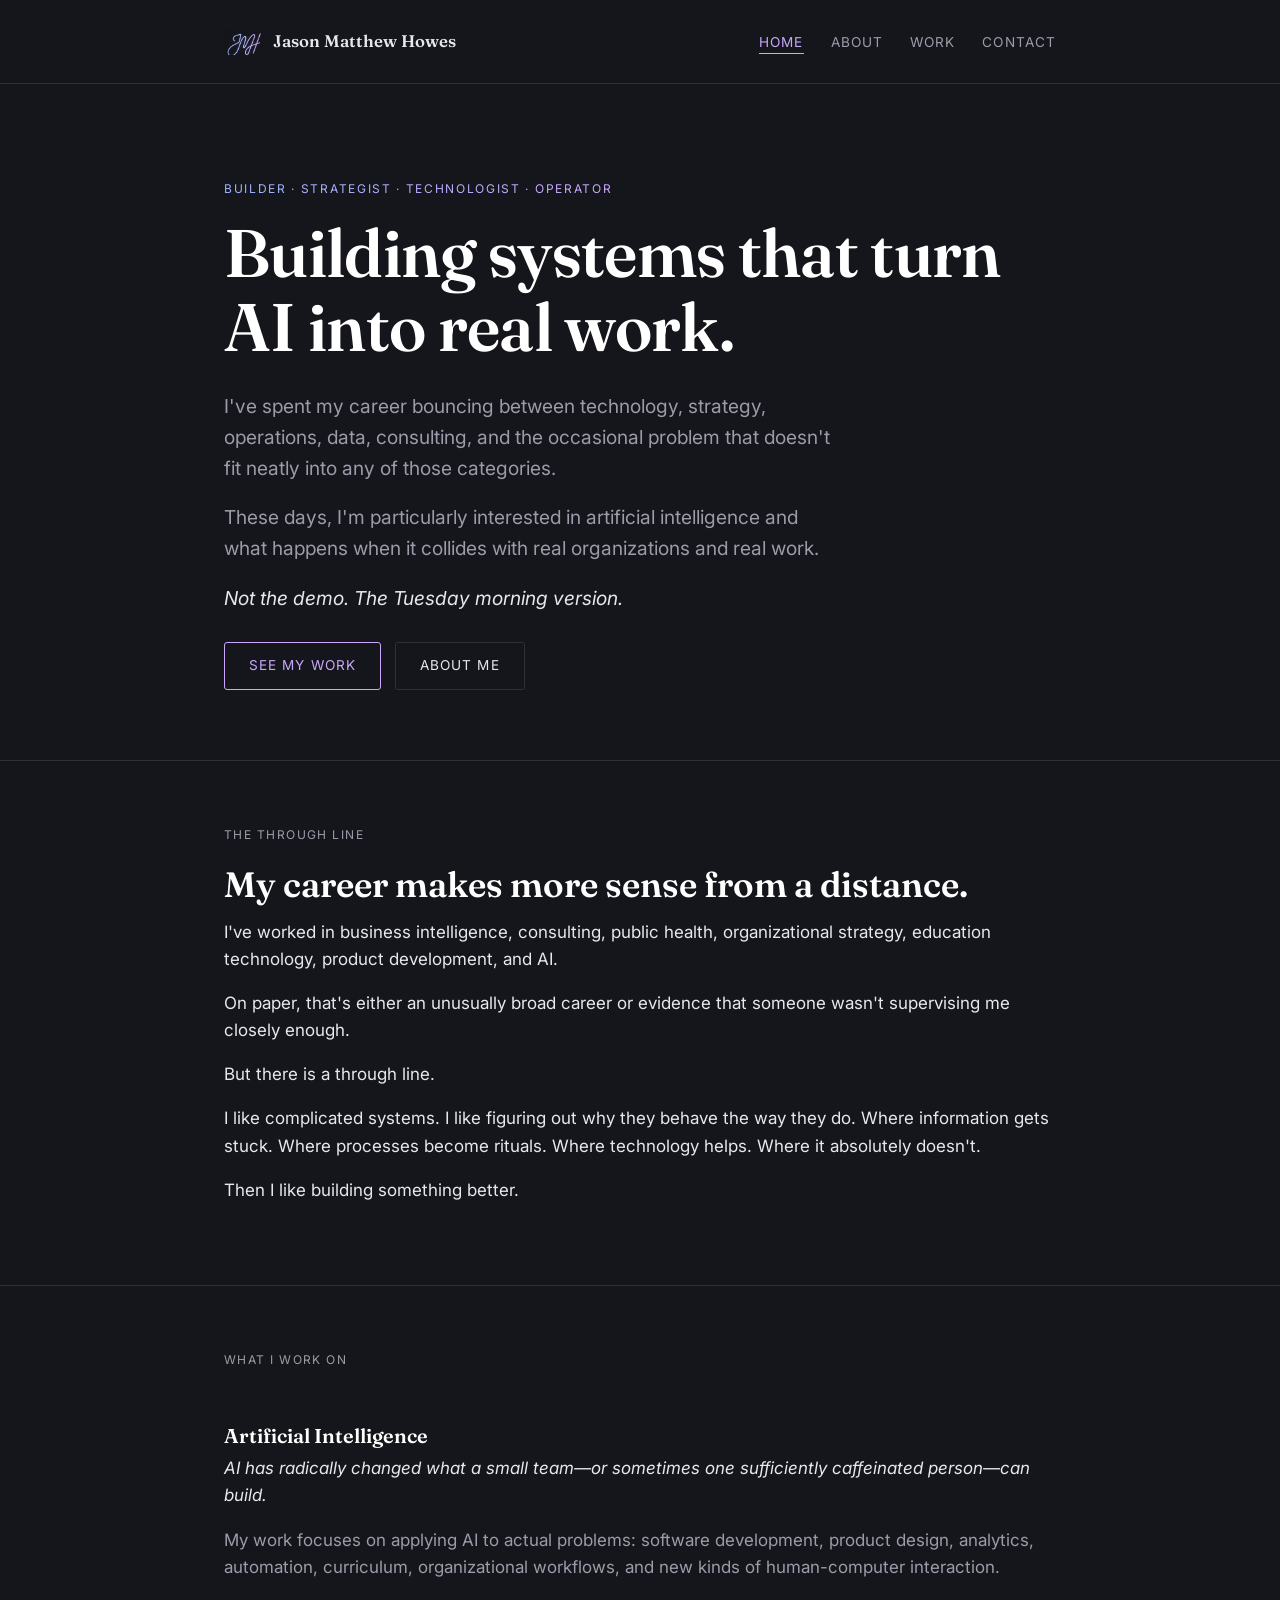
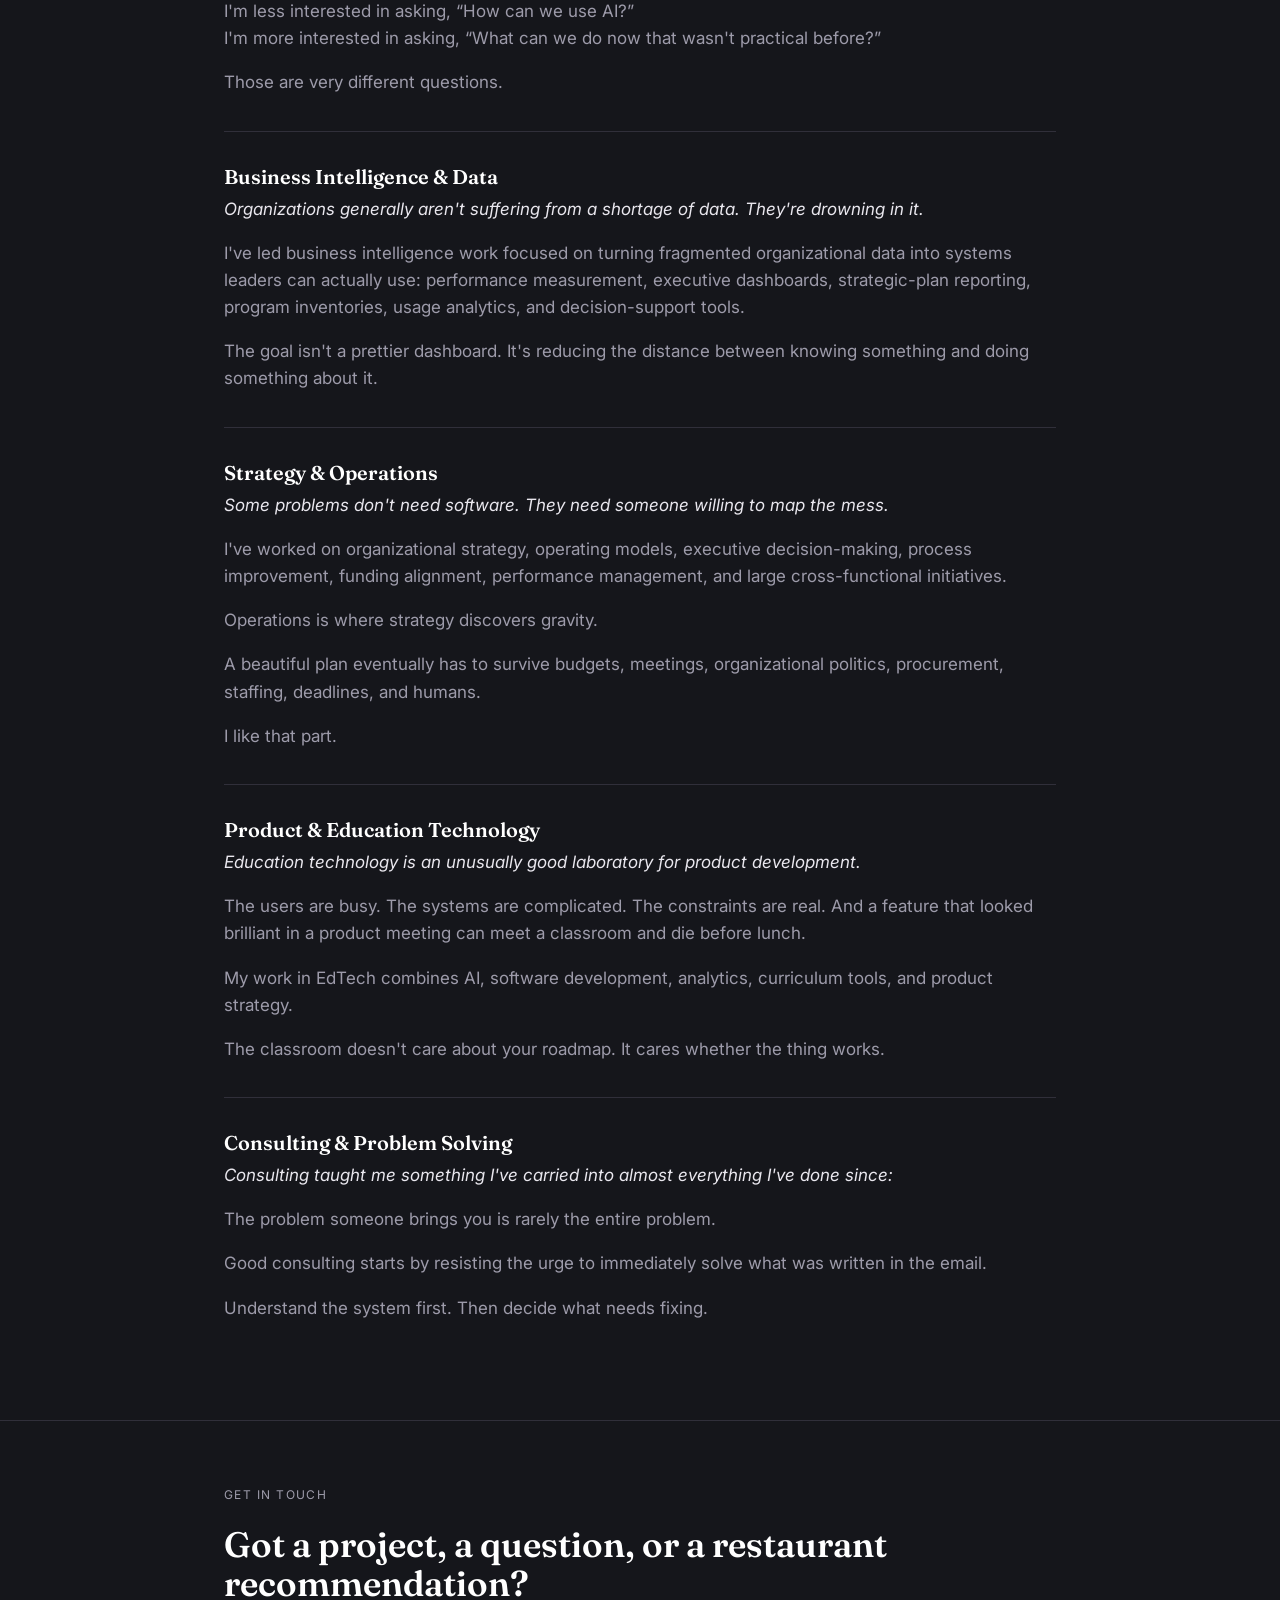
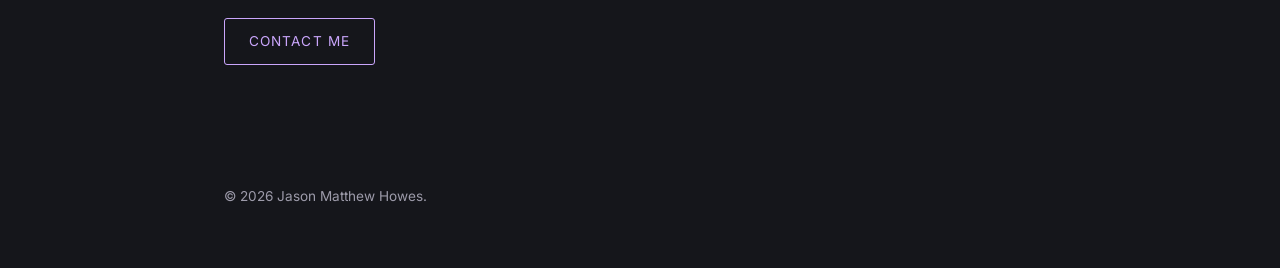
==== commit 3ca68557: "Simplify hero: drop duplicate full logo lockup (nav mark is enough), fold tagline into headline" ====
--- a/index.html
+++ b/index.html
@@ -22,7 +22,7 @@
 <link rel="preconnect" href="https://fonts.googleapis.com">
 <link rel="preconnect" href="https://fonts.gstatic.com" crossorigin>
 <link href="https://fonts.googleapis.com/css2?family=Fraunces:wght@500;600;700&family=Inter:wght@400;500;600&display=swap" rel="stylesheet">
-<link rel="stylesheet" href="css/style.css?v=4">
+<link rel="stylesheet" href="css/style.css?v=5">
 </head>
 <body>
 
@@ -40,9 +40,8 @@
 
 <section class="hero">
   <div class="wrap">
-    <img class="hero-lockup" src="assets/web/jmh-lockup-hero.webp" alt="Jason Matthew Howes — Building Systems That Turn AI Into Real Work">
     <span class="kicker">Builder &middot; Strategist &middot; Technologist &middot; Operator</span>
-    <h1>I make complicated things work better.</h1>
+    <h1>Building systems that turn AI into real work.</h1>
     <p class="lede">
       I've spent my career bouncing between technology, strategy, operations, data,
       consulting, and the occasional problem that doesn't fit neatly into any of those
--- a/css/style.css
+++ b/css/style.css
@@ -128,14 +128,6 @@
   border-bottom: 1px solid var(--line);
 }
 
-.hero-lockup {
-  display: block;
-  width: 100%;
-  max-width: 380px;
-  height: auto;
-  margin-bottom: 30px;
-}
-
 .hero .kicker {
   display: inline-block;
   text-transform: uppercase;
@@ -159,9 +151,6 @@
 /* ---- hero load-in animation (pure CSS, no JS required) ---- */
 
 @media (prefers-reduced-motion: no-preference) {
-  .hero-lockup {
-    animation: hero-up 0.7s cubic-bezier(0.2, 0.6, 0.2, 1) both;
-  }
   .hero .kicker {
     animation: hero-up 0.7s cubic-bezier(0.2, 0.6, 0.2, 1) both 0.08s,
                kicker-shimmer 7s ease-in-out infinite alternate 0.8s;
@@ -559,7 +548,6 @@
 /* ---- respect reduced-motion everywhere ---- */
 
 @media (prefers-reduced-motion: reduce) {
-  .hero-lockup,
   .hero .kicker,
   .hero h1,
   .hero p.lede,
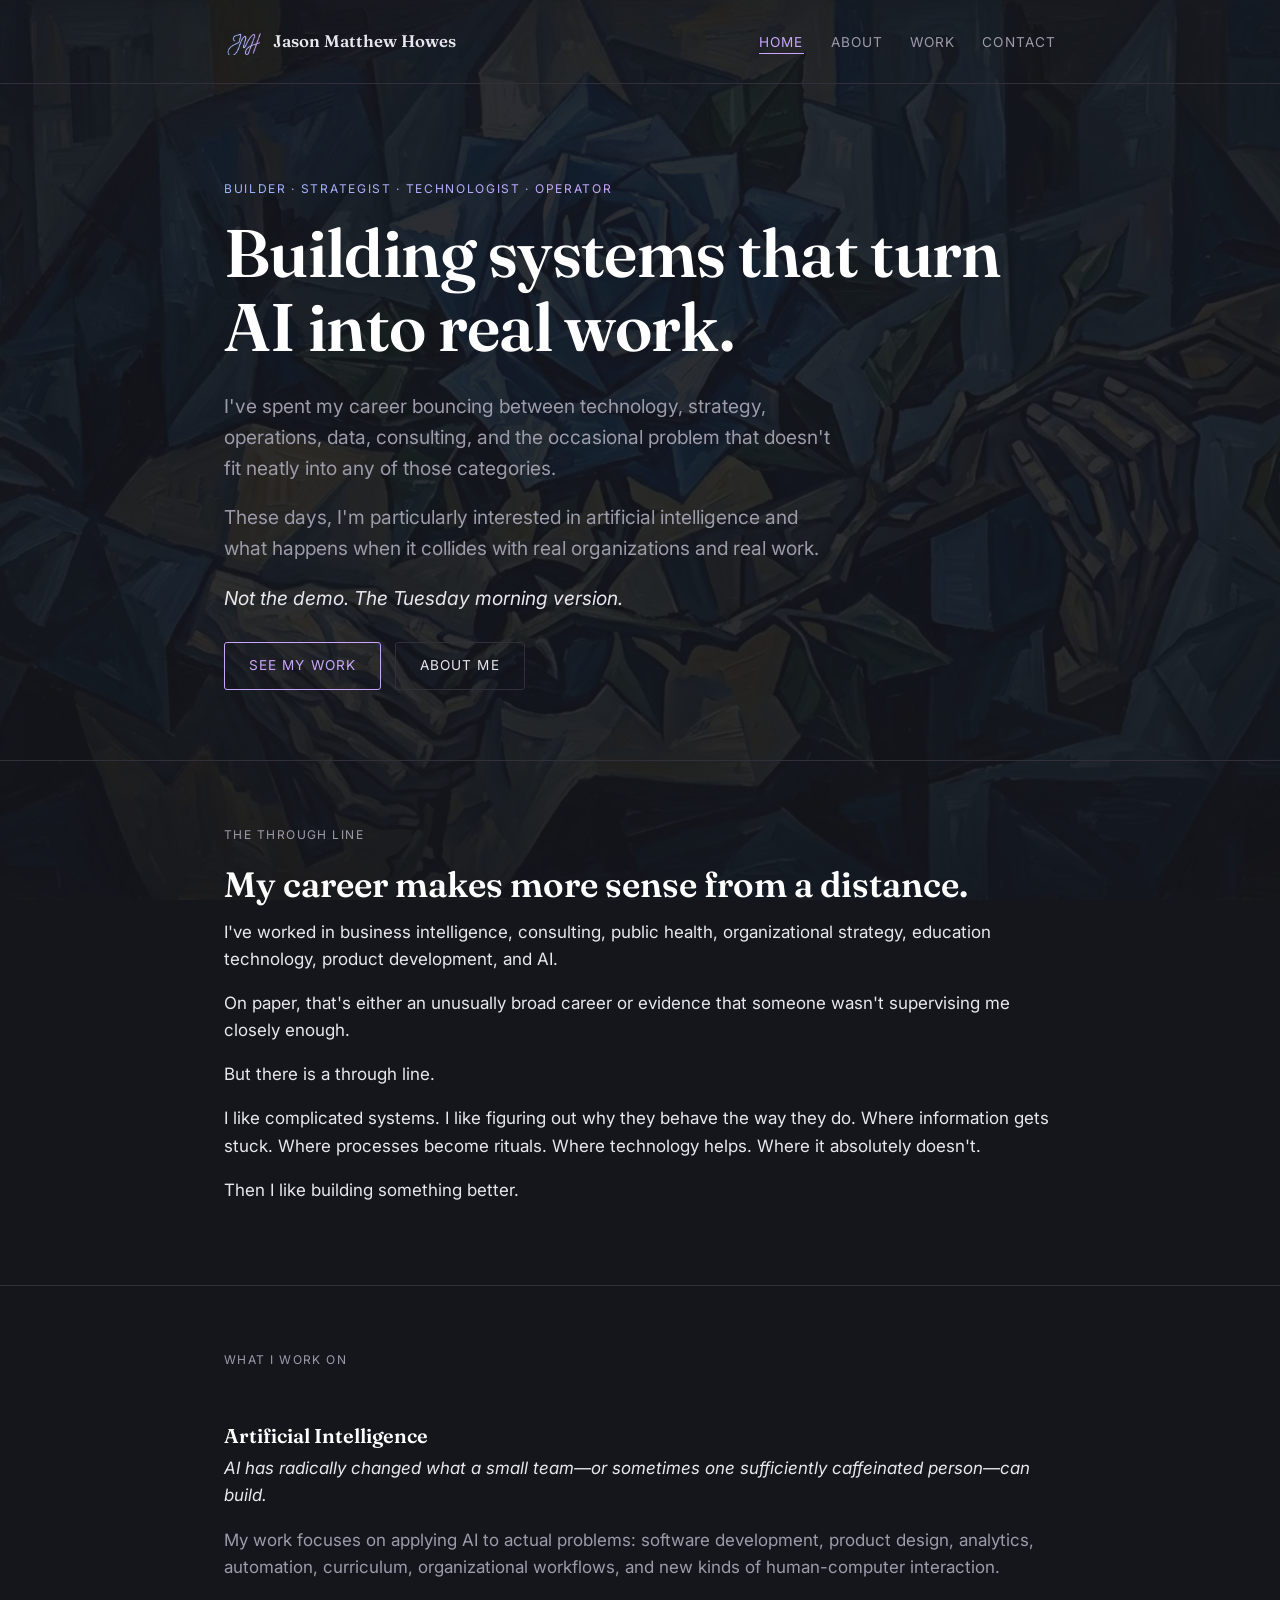
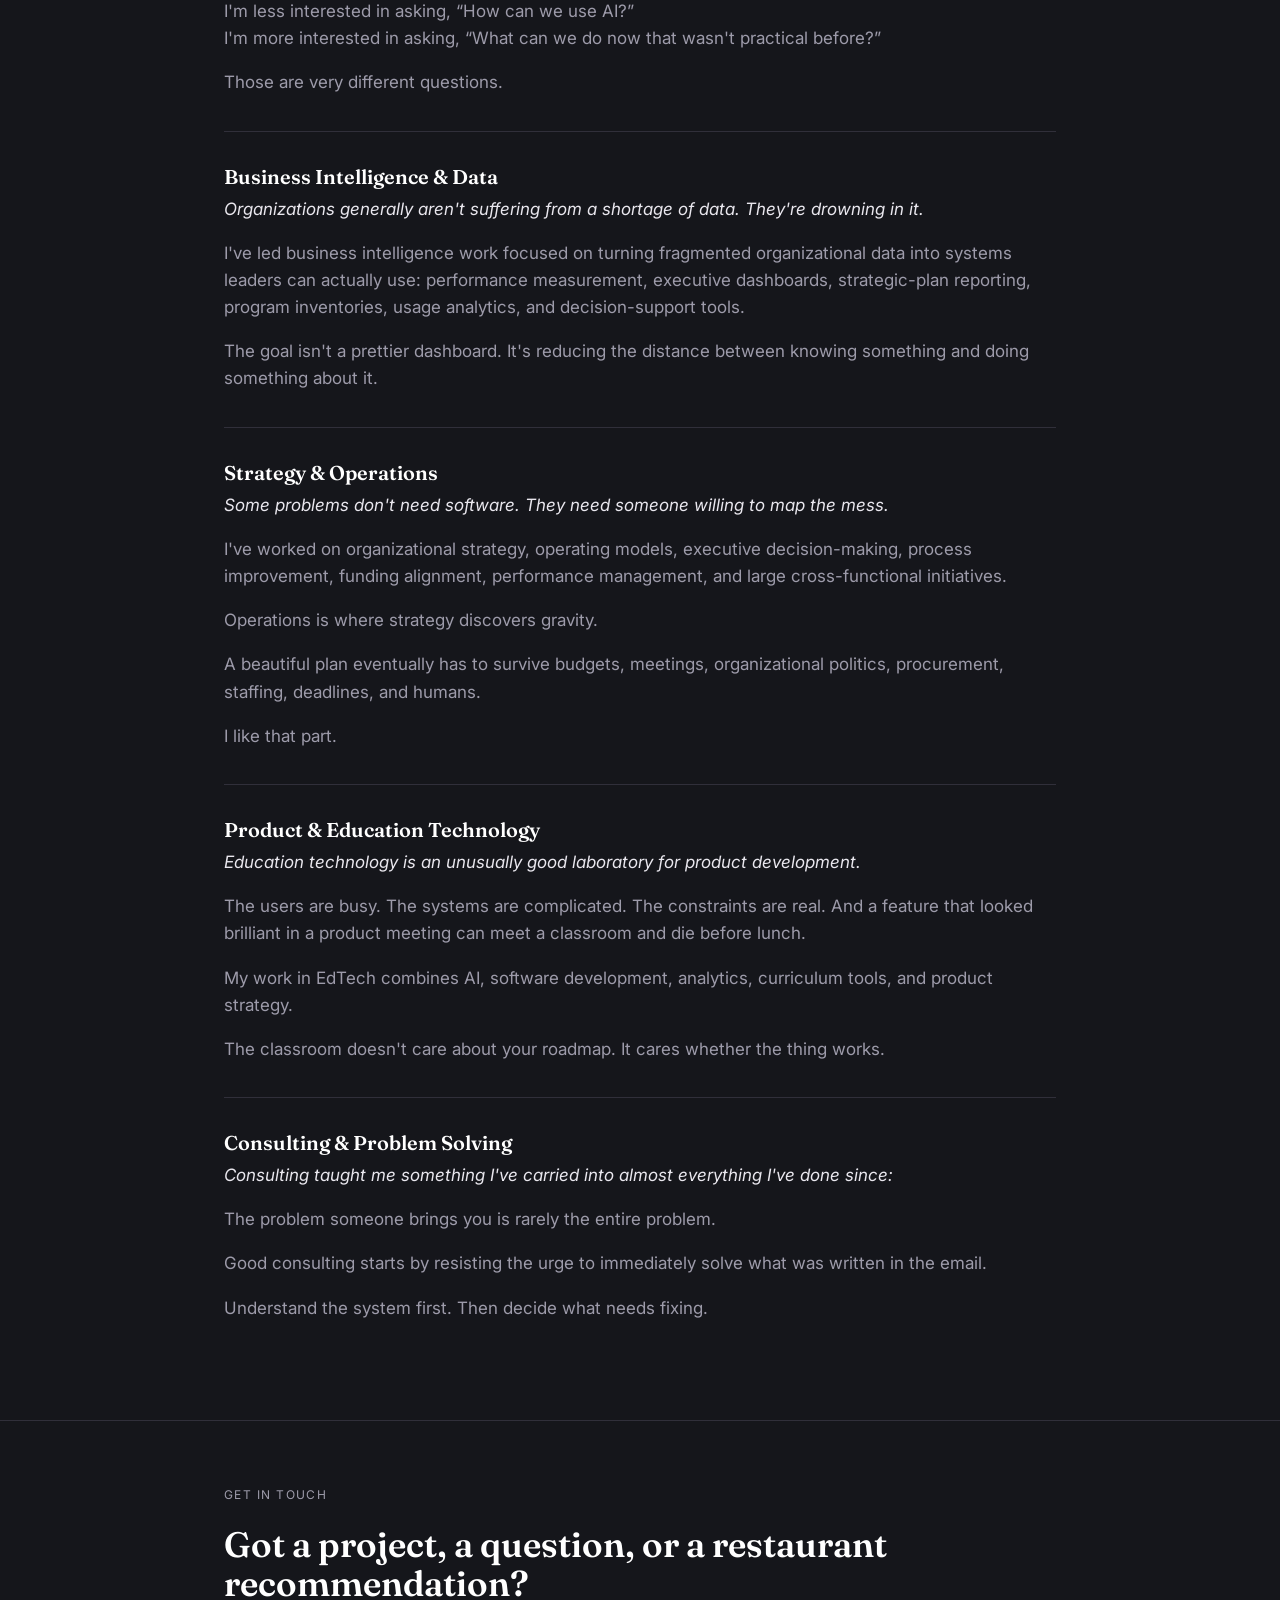
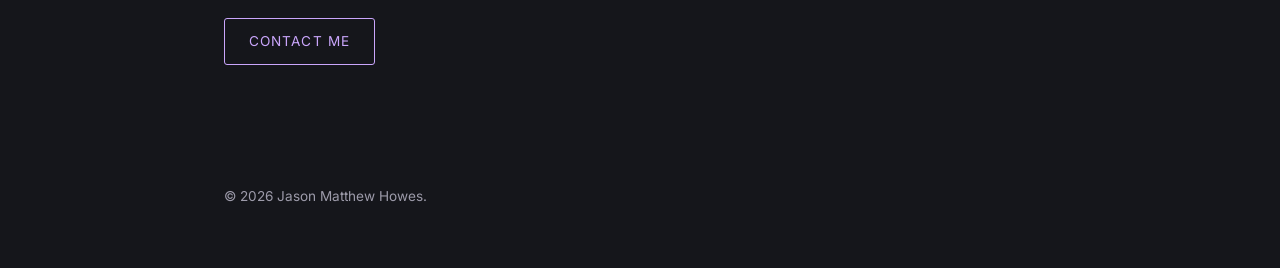
==== commit 5c885706: "Add cubist blue-rose painting as a subtle fixed background across all pages Ambient art layer behind" ====
--- a/index.html
+++ b/index.html
@@ -22,7 +22,7 @@
 <link rel="preconnect" href="https://fonts.googleapis.com">
 <link rel="preconnect" href="https://fonts.gstatic.com" crossorigin>
 <link href="https://fonts.googleapis.com/css2?family=Fraunces:wght@500;600;700&family=Inter:wght@400;500;600&display=swap" rel="stylesheet">
-<link rel="stylesheet" href="css/style.css?v=5">
+<link rel="stylesheet" href="css/style.css?v=6">
 </head>
 <body>
 
--- a/css/style.css
+++ b/css/style.css
@@ -17,16 +17,46 @@
 
 * { box-sizing: border-box; }
 
-html { scroll-behavior: smooth; }
+html {
+  scroll-behavior: smooth;
+  background: var(--bg);
+}
 
 body {
   margin: 0;
-  background: var(--bg);
+  background: transparent;
   color: var(--ink);
   font-family: "Inter", -apple-system, BlinkMacSystemFont, "Segoe UI", sans-serif;
   font-size: 17px;
   line-height: 1.6;
   -webkit-font-smoothing: antialiased;
+}
+
+/* ---- ambient background art ----
+   Fixed painting layer sitting behind all content. Very low opacity —
+   present as texture, never as competition for the type. ---- */
+
+body::before {
+  content: "";
+  position: fixed;
+  inset: 0;
+  z-index: -1;
+  pointer-events: none;
+  background-image: url("../assets/web/bluerose-bg.webp");
+  background-size: cover;
+  background-position: center center;
+  background-repeat: no-repeat;
+  opacity: 0.10;
+  /* the painting is dark-on-dark; lift it so the bloom is legible at low opacity */
+  filter: brightness(1.5) saturate(1.4);
+  /* fade the edges so the composition drifts off rather than framing the page */
+  -webkit-mask-image: radial-gradient(ellipse 120% 100% at 50% 42%, #000 35%, rgba(0, 0, 0, 0.35) 75%, transparent 100%);
+  mask-image: radial-gradient(ellipse 120% 100% at 50% 42%, #000 35%, rgba(0, 0, 0, 0.35) 75%, transparent 100%);
+}
+
+/* narrow screens crop hard into the image; ease off so it reads as texture */
+@media (max-width: 700px) {
+  body::before { opacity: 0.08; }
 }
 
 h1, h2, h3 {
